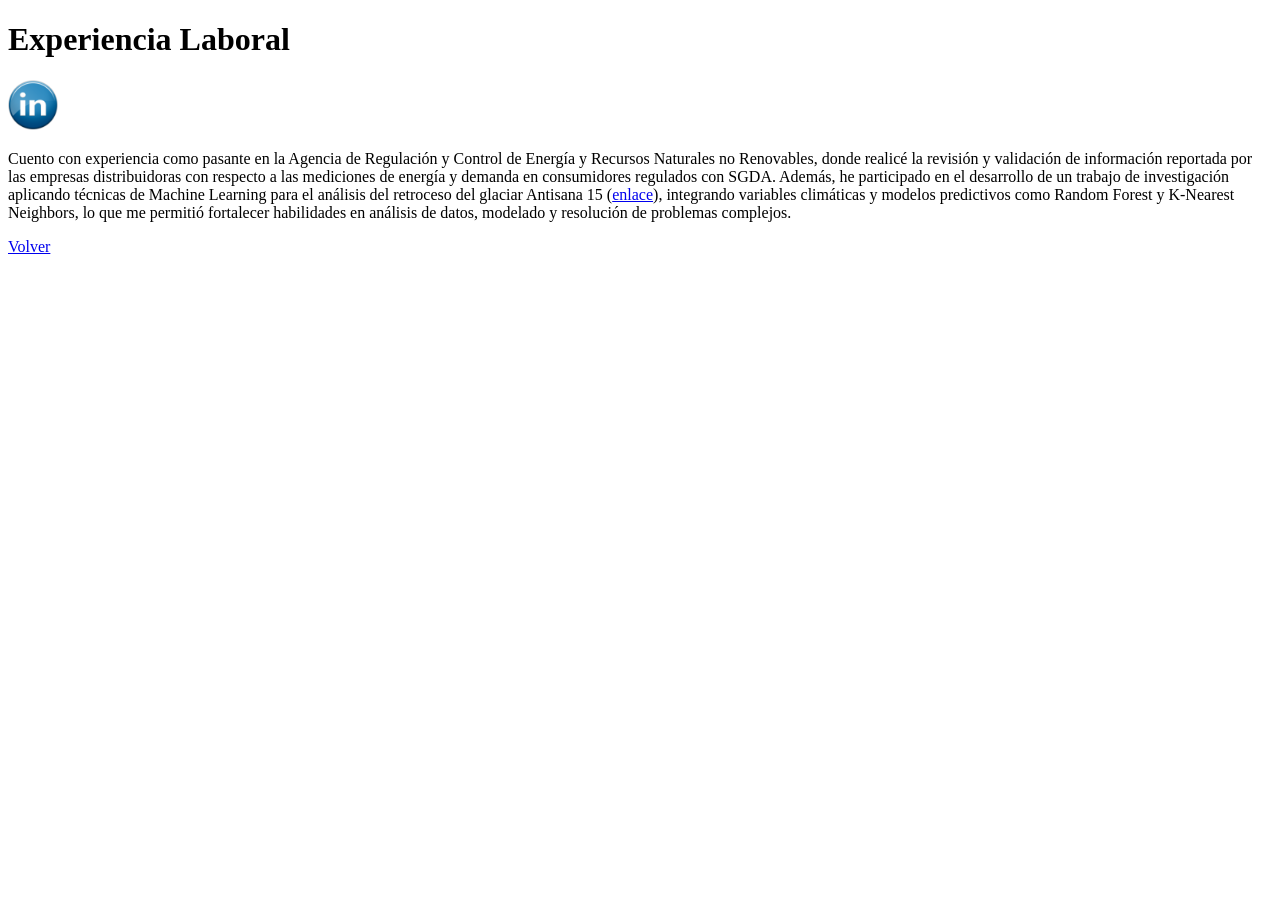
==== 2_experienciaLaboral.html @ d60029cd "Mi sitio web" ====
<!DOCTYPE html>
<html lang="en">
<head>
    <meta charset="UTF-8">
    <meta name="viewport" content="width=device-width, initial-scale=1.0">
    <title>Document</title>
</head>
<body>
    <header>
        <h1>Experiencia Laboral</h1>
    </header>
    <main>
        <section>
            <div style="display: flex; gap: 20px;">
                <a href="https://www.linkedin.com/in/ruth-fernanda-rueda/" target="_blank">
                    <img src="/img/linkedinIcon.png" width="50" alt="Icono de LinkedIn">
                </a>
            </div>
        </section>
        <section>
            <p>
                Cuento con experiencia como pasante en la Agencia de Regulación y 
                Control de Energía y Recursos Naturales no Renovables, donde realicé la 
                revisión y validación de información reportada por las empresas distribuidoras con respecto a 
                las mediciones de energía y demanda en consumidores regulados con SGDA. 
                Además, he participado en el desarrollo de un trabajo de investigación aplicando técnicas de Machine Learning 
                para el análisis del retroceso del glaciar Antisana 15 (<a href="https://doi.org/10.13140/RG.2.2.10598.74561" target="_blank">enlace</a>), integrando variables climáticas y modelos predictivos 
                como Random Forest y K-Nearest Neighbors, lo que me permitió fortalecer habilidades en análisis de datos, 
                modelado y resolución de problemas complejos.<br>
            </p>
        </section>
        <nav>
            <a href="1_quienSoy.html">Volver</a><br>
        </nav>
    </main>
</body>
</html>
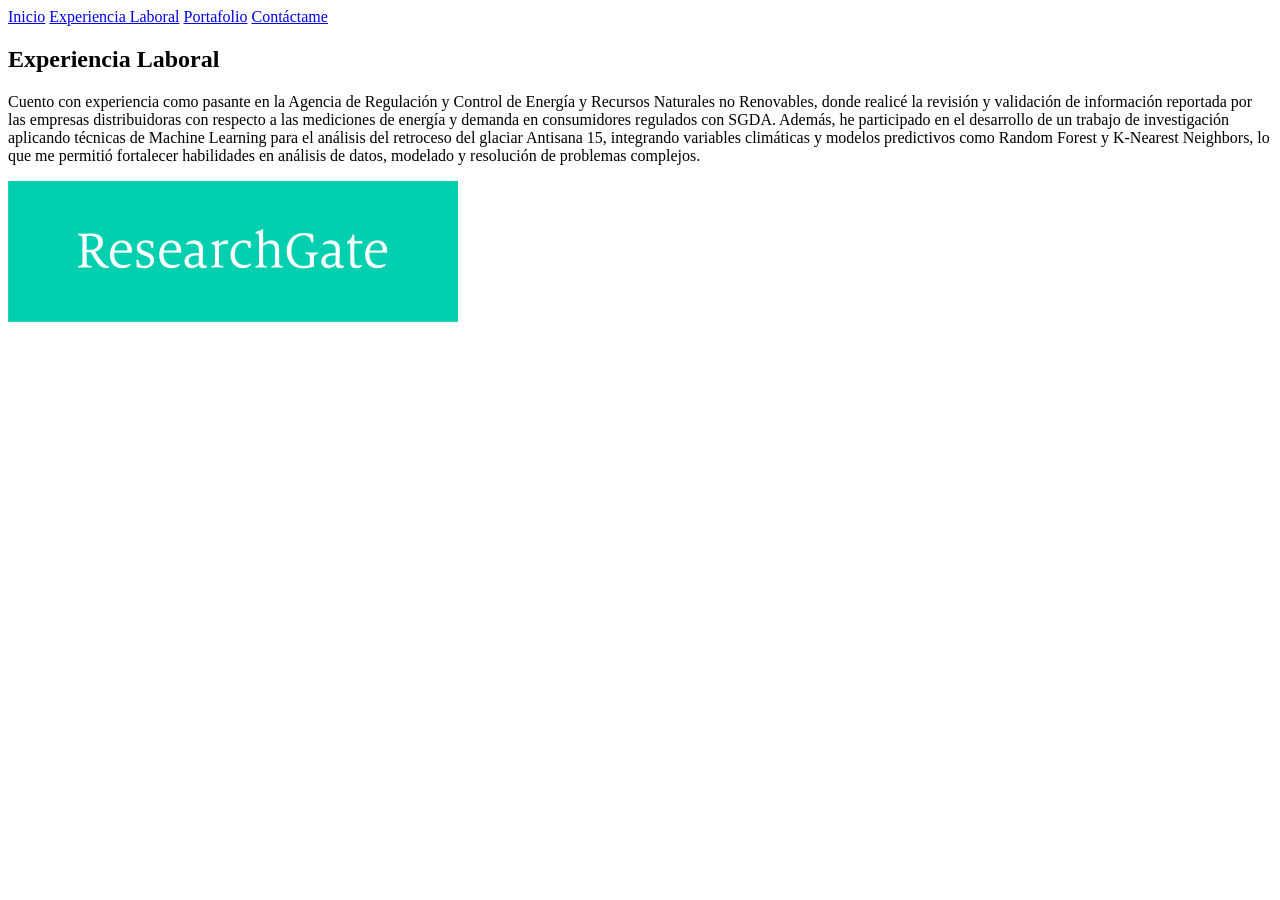
==== commit fe3b949a: "Actualiza contenido e imagenes del sitio" ====
--- a/2_experienciaLaboral.html
+++ b/2_experienciaLaboral.html
@@ -3,35 +3,38 @@
 <head>
     <meta charset="UTF-8">
     <meta name="viewport" content="width=device-width, initial-scale=1.0">
-    <title>Document</title>
+    <title>Experiencia Laboral</title>
+    <link rel="stylesheet" href="estilos.css">
 </head>
 <body>
     <header>
-        <h1>Experiencia Laboral</h1>
+        <nav>
+            <a href="index.html">Inicio</a>
+            <a href="2_experienciaLaboral.html">Experiencia Laboral</a>
+            <a href="3_portafolio.html">Portafolio</a>
+            <a href="4_contactame.html">Contáctame</a>
+        </nav>
     </header>
+    
     <main>
         <section>
-            <div style="display: flex; gap: 20px;">
-                <a href="https://www.linkedin.com/in/ruth-fernanda-rueda/" target="_blank">
-                    <img src="/img/linkedinIcon.png" width="50" alt="Icono de LinkedIn">
-                </a>
-            </div>
-        </section>
-        <section>
+            <h2>Experiencia Laboral</h2>
             <p>
                 Cuento con experiencia como pasante en la Agencia de Regulación y 
                 Control de Energía y Recursos Naturales no Renovables, donde realicé la 
                 revisión y validación de información reportada por las empresas distribuidoras con respecto a 
                 las mediciones de energía y demanda en consumidores regulados con SGDA. 
                 Además, he participado en el desarrollo de un trabajo de investigación aplicando técnicas de Machine Learning 
-                para el análisis del retroceso del glaciar Antisana 15 (<a href="https://doi.org/10.13140/RG.2.2.10598.74561" target="_blank">enlace</a>), integrando variables climáticas y modelos predictivos 
+                para el análisis del retroceso del glaciar Antisana 15, integrando variables climáticas y modelos predictivos 
                 como Random Forest y K-Nearest Neighbors, lo que me permitió fortalecer habilidades en análisis de datos, 
                 modelado y resolución de problemas complejos.<br>
             </p>
         </section>
-        <nav>
-            <a href="1_quienSoy.html">Volver</a><br>
-        </nav>
+        <section class="researchGate">
+            <a href="https://doi.org/10.13140/RG.2.2.10598.74561" target="_blank">
+                <img src="img/researchGateIcon.png" alt="Icono de ResearchGate">
+            </a>
+        </section>
     </main>
 </body>
 </html>
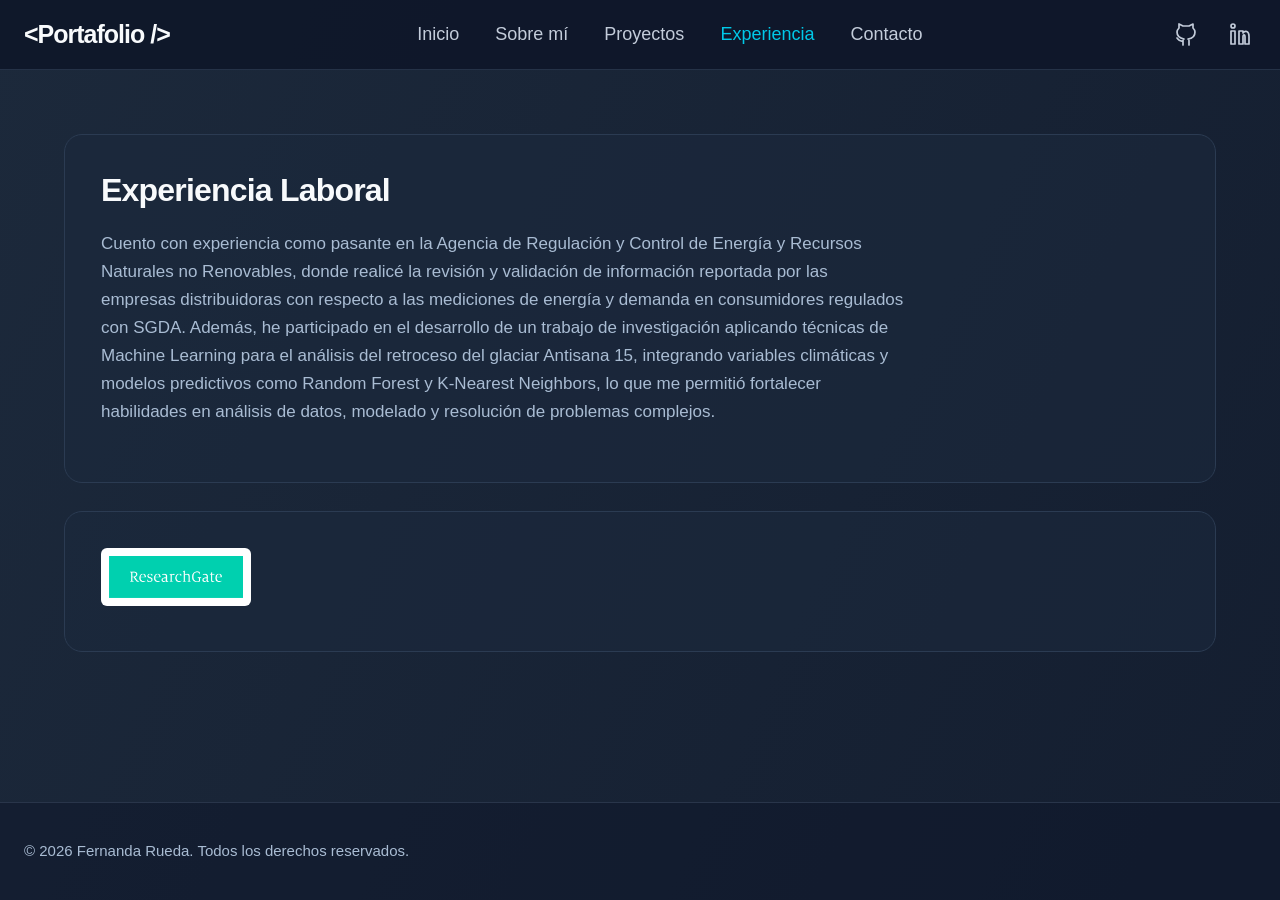
==== commit 0249e1c2: "Actualización de mi web personal" ====
--- a/2_experienciaLaboral.html
+++ b/2_experienciaLaboral.html
@@ -1,5 +1,5 @@
 <!DOCTYPE html>
-<html lang="en">
+<html lang="es">
 <head>
     <meta charset="UTF-8">
     <meta name="viewport" content="width=device-width, initial-scale=1.0">
@@ -7,34 +7,28 @@
     <link rel="stylesheet" href="estilos.css">
 </head>
 <body>
-    <header>
-        <nav>
-            <a href="index.html">Inicio</a>
-            <a href="2_experienciaLaboral.html">Experiencia Laboral</a>
-            <a href="3_portafolio.html">Portafolio</a>
-            <a href="4_contactame.html">Contáctame</a>
-        </nav>
-    </header>
-    
-    <main>
+    <header><div class="header-inner"><a class="marca" href="index.html">&lt;Portafolio /&gt;</a><nav aria-label="Navegación principal"><a href="index.html">Inicio</a><a href="index.html#sobre-mi">Sobre mí</a><a href="3_portafolio.html">Proyectos</a><a href="2_experienciaLaboral.html" aria-current="page">Experiencia</a><a href="4_contactame.html">Contacto</a></nav><div class="header-social"><a href="https://github.com/fernygeek" target="_blank" rel="noopener noreferrer" aria-label="GitHub de Fernanda"><svg viewBox="0 0 24 24" fill="none" stroke="currentColor" stroke-width="1.7" stroke-linecap="round" stroke-linejoin="round" aria-hidden="true"><path d="M9 22v-4c-4 1-5-2-6-3m12 7v-4c0-1-.3-2-1-2 5-.5 7-3 7-7 0-2-1-3-2-4V1l-4 2H9L5 1v4C4 6 3 7 3 9c0 4 2 6 7 7-1 0-1 1-1 2"/></svg></a><a href="https://www.linkedin.com/in/ruth-fernanda-rueda" target="_blank" rel="noopener noreferrer" aria-label="LinkedIn de Fernanda"><svg viewBox="0 0 24 24" fill="none" stroke="currentColor" stroke-width="1.7" stroke-linecap="round" stroke-linejoin="round" aria-hidden="true"><rect x="3" y="8" width="4" height="13"/><circle cx="5" cy="3" r="2"/><path d="M11 21V8h4v2c2-3 6-2 6 3v8h-4v-7c0-3-2-3-2 0v7z"/></svg></a></div></div></header>
+
+    <main class="pagina-interior">
         <section>
             <h2>Experiencia Laboral</h2>
             <p>
-                Cuento con experiencia como pasante en la Agencia de Regulación y 
-                Control de Energía y Recursos Naturales no Renovables, donde realicé la 
-                revisión y validación de información reportada por las empresas distribuidoras con respecto a 
-                las mediciones de energía y demanda en consumidores regulados con SGDA. 
-                Además, he participado en el desarrollo de un trabajo de investigación aplicando técnicas de Machine Learning 
-                para el análisis del retroceso del glaciar Antisana 15, integrando variables climáticas y modelos predictivos 
-                como Random Forest y K-Nearest Neighbors, lo que me permitió fortalecer habilidades en análisis de datos, 
+                Cuento con experiencia como pasante en la Agencia de Regulación y
+                Control de Energía y Recursos Naturales no Renovables, donde realicé la
+                revisión y validación de información reportada por las empresas distribuidoras con respecto a
+                las mediciones de energía y demanda en consumidores regulados con SGDA.
+                Además, he participado en el desarrollo de un trabajo de investigación aplicando técnicas de Machine Learning
+                para el análisis del retroceso del glaciar Antisana 15, integrando variables climáticas y modelos predictivos
+                como Random Forest y K-Nearest Neighbors, lo que me permitió fortalecer habilidades en análisis de datos,
                 modelado y resolución de problemas complejos.<br>
             </p>
         </section>
         <section class="researchGate">
-            <a href="https://doi.org/10.13140/RG.2.2.10598.74561" target="_blank">
+            <a href="https://doi.org/10.13140/RG.2.2.10598.74561" target="_blank" rel="noopener noreferrer" aria-label="Leer la investigación en ResearchGate">
                 <img src="img/researchGateIcon.png" alt="Icono de ResearchGate">
             </a>
         </section>
     </main>
+<footer><div>© 2026 Fernanda Rueda. Todos los derechos reservados.</div></footer>
 </body>
 </html>
--- a/estilos.css
+++ b/estilos.css
@@ -0,0 +1,108 @@
+﻿:root{color-scheme:dark;--cyan:#00c9e8;--border:#2b3b52;--muted:#a9bcd3}*{margin:0;padding:0;box-sizing:border-box}html{scroll-behavior:smooth;scroll-padding-top:100px}body{font-family:"Segoe UI",Arial,sans-serif;background:linear-gradient(115deg,#1c293b,#141e30);color:#f8fafc;font-size:17px;line-height:1.65;min-height:100vh;display:flex;flex-direction:column}main{flex:1}a{color:inherit;text-decoration:none}svg{width:24px;height:24px;flex-shrink:0}img{max-width:100%;height:auto}a,button{transition:color .2s,border-color .2s,transform .2s}a:focus-visible,button:focus-visible,input:focus-visible,textarea:focus-visible{outline:3px solid var(--cyan);outline-offset:5px}header{position:sticky;top:0;z-index:10;background:#0f172af5;border-bottom:1px solid #253247}.header-inner{max-width:1560px;padding:14px 24px;margin:auto;display:flex;align-items:center;justify-content:space-between;gap:32px;min-height:68px}.marca{font-size:25px;font-weight:750;letter-spacing:-1px;white-space:nowrap}nav{display:flex;gap:36px;align-items:center}nav a{color:#c3ccda;font-size:18px;white-space:nowrap}nav a:hover,nav a[aria-current="page"],.header-social a:hover{color:var(--cyan)}.header-social{display:flex;gap:22px;color:#c3ccda}.header-social a{display:flex;padding:4px}
+.hero{text-align:center;background-image:url("data:image/svg+xml,%3Csvg xmlns='http://www.w3.org/2000/svg' width='38' height='38'%3E%3Cpath d='M15 21h12m-6-6v12' stroke='%2300c9e8' stroke-opacity='.12' stroke-width='2.5'/%3E%3C/svg%3E"),radial-gradient(ellipse at 65% 25%,#20324788,transparent 75%)}.hero-inner{max-width:1350px;margin:auto;padding:96px 24px 54px}.retrato{display:block;width:200px;height:200px;object-fit:cover;object-position:center 30%;border:5px solid #08718a;border-radius:50%;margin:0 auto 38px}.saludo{color:var(--cyan);font-size:22px;margin-bottom:12px}h1,h2{line-height:1.2;letter-spacing:-.025em}.hero h1{font-size:clamp(36px,4vw,70px);font-weight:750;margin:0 auto 20px}.hero-descripcion{color:#c5d0e0;font-size:clamp(18px,2vw,28px)}.tecnologias{display:flex;flex-wrap:wrap;justify-content:center;gap:14px;list-style:none;margin:44px 0 64px}.tecnologias li{border:1px solid #116580;border-radius:999px;color:var(--cyan);padding:8px 22px;font-size:16px}.hero-acciones{display:flex;flex-wrap:wrap;justify-content:center;gap:20px}.boton{display:inline-flex;align-items:center;justify-content:center;gap:16px;min-height:60px;border:1px solid var(--border);border-radius:13px;padding:13px 34px;font-size:19px}.primario{background:var(--cyan);color:#061623;border-color:var(--cyan)}.primario span{font-size:28px;line-height:1}.secundario{background:#1c293c}.boton:hover{transform:translateY(-3px);border-color:var(--cyan)}
+.tarjetas{max-width:1560px;margin:auto;padding:110px 24px 94px;display:grid;grid-template-columns:repeat(3,minmax(0,1fr));gap:38px}.tarjeta{border:1px solid var(--border);border-radius:18px;padding:38px;background:#1c293c80}.tarjeta:hover{transform:translateY(-4px);border-color:#087c94}.tarjeta-icono{display:inline-flex;padding:16px;background:#00c9e81a;color:var(--cyan);border-radius:13px;margin-bottom:24px}.tarjeta-icono svg{width:28px;height:28px}.tarjeta h2{font-size:25px;margin-bottom:12px}.tarjeta p{color:var(--muted);font-size:19px}.sobre-mi{max-width:1120px;margin:0 auto 100px;padding:36px 24px;scroll-margin-top:90px}.etiqueta{color:var(--cyan);font-size:13px;letter-spacing:.15em;margin-bottom:16px}.sobre-mi h2{font-size:clamp(28px,3vw,40px);margin-bottom:24px}.sobre-mi>p:not(.etiqueta){color:var(--muted);max-width:85ch}.enlace-texto{display:inline-block;color:var(--cyan);margin-top:22px}.enlace-texto:hover{text-decoration:underline}footer{border-top:1px solid #29354a;background:#0f172a80;color:var(--muted);font-size:15px}footer div{max-width:1560px;margin:auto;padding:36px 24px}
+.pagina-interior{width:min(1200px,100%);padding:64px 24px 80px;margin:auto}.pagina-interior>section{background:#1c293c99;border:1px solid var(--border);padding:36px;border-radius:18px;margin-bottom:28px;scroll-margin-top:100px}.pagina-interior h1{font-size:clamp(32px,4vw,48px);margin-bottom:20px}.pagina-interior h2{font-size:clamp(24px,3vw,32px);margin-bottom:20px}.pagina-interior p{color:var(--muted);max-width:85ch;margin-bottom:20px}.pagina-interior section>img{display:inline-block;vertical-align:top;max-width:100%;border-radius:10px;margin:12px 12px 0 0;border:1px solid var(--border)}.researchGate img{width:150px;background:#fff;border-radius:6px;padding:8px}.proyectos-nav{display:grid;grid-template-columns:repeat(3,minmax(0,1fr));gap:14px;margin-top:28px}.proyecto-enlace{display:grid;grid-template-columns:auto 1fr auto;align-items:center;gap:12px;min-height:94px;background:#142236;border:1px solid var(--border);border-radius:12px;padding:18px}.proyecto-enlace:hover{border-color:var(--cyan);transform:translateY(-2px)}.proyecto-numero,.proyecto-flecha{color:var(--cyan)}.proyecto-numero{font-size:14px}.proyecto-nombre{font-size:16px;line-height:1.45}.proyecto-flecha{font-size:24px}
+form{max-width:650px}form label{display:block;margin:18px 0 7px;font-weight:600}form input,form textarea{font:inherit;display:block;width:100%;background:#111e30;border:1px solid #52647c;border-radius:9px;color:#f8fafc;padding:12px 14px}form textarea{resize:vertical}input::placeholder,textarea::placeholder{color:#9aabc2}.acciones-formulario{display:flex;gap:14px;flex-wrap:wrap;margin-top:26px}.btn-enviar,.btn-secundario{font:inherit;padding:12px 24px;border:1px solid var(--cyan);border-radius:10px;cursor:pointer;font-weight:600}.btn-enviar{background:var(--cyan);color:#061623}.btn-secundario{background:transparent;color:var(--cyan)}.btn-enviar:hover{background:#66e6f6}.btn-secundario:hover{background:#00c9e81a}.estado-formulario{min-height:28px;margin-top:18px}.estado-formulario.error{color:#ffb4ba}.estado-formulario.exito{color:#7de3b1}
+@media(max-width:1050px){.header-inner{gap:20px;flex-wrap:wrap}.marca{font-size:22px}nav{gap:20px;order:3;width:100%;justify-content:center;padding-bottom:4px}nav a{font-size:16px}.hero-inner{padding-top:64px}.tarjetas{gap:20px;padding-top:70px}.tarjeta{padding:26px}.proyectos-nav{grid-template-columns:repeat(2,minmax(0,1fr))}}
+@media(max-width:650px){html{scroll-padding-top:145px}.header-inner{padding:12px 18px;gap:12px}nav{gap:9px 18px;flex-wrap:wrap}nav a{font-size:14px}.marca{font-size:21px}.header-social{gap:14px}.hero-inner{padding:48px 20px}.retrato{width:152px;height:152px;margin-bottom:28px}.saludo{font-size:18px}.hero h1{font-size:36px}.tecnologias{gap:9px;margin:30px 0 38px}.tecnologias li{padding:6px 15px;font-size:14px}.hero-acciones{gap:12px}.boton{font-size:16px;padding:12px 22px;min-height:52px}.tarjetas{grid-template-columns:1fr;padding:48px 20px;gap:18px}.tarjeta{padding:26px}.tarjeta-icono{margin-bottom:18px}.tarjeta p{font-size:17px}.sobre-mi{padding:20px;margin-bottom:48px}.pagina-interior{padding:32px 16px 40px}.pagina-interior>section{padding:24px 20px;scroll-margin-top:145px}.proyectos-nav{grid-template-columns:1fr}footer div{padding:26px 20px}.pagina-interior section>img{margin-right:0}}
+@media(prefers-reduced-motion:reduce){html{scroll-behavior:auto}*{transition:none!important}}
+
+/* Galeria de proyectos */
+.pagina-proyectos {
+    width: min(1440px, 100%);
+    margin: 0 auto;
+    padding: 28px 24px 88px;
+}
+.proyectos-intro {
+    text-align: center;
+    margin: 0 auto 80px;
+    max-width: 980px;
+}
+.proyectos-intro h1 {
+    font-size: clamp(36px, 4.4vw, 60px);
+    font-weight: 700;
+}
+.proyectos-intro h1::after {
+    content: "";
+    display: block;
+    width: 100px;
+    height: 5px;
+    margin: 18px auto 22px;
+    background: var(--cyan);
+}
+.proyectos-intro p {
+    color: #c5d0e0;
+    font-size: clamp(18px, 1.85vw, 25px);
+    line-height: 1.4;
+}
+.proyectos-grid {
+    display: grid;
+    grid-template-columns: repeat(3, minmax(0, 1fr));
+    gap: 40px;
+    align-items: start;
+}
+.proyecto-card {
+    min-width: 0;
+    overflow: hidden;
+    background: #1c293c;
+    border: 1px solid var(--border);
+    border-radius: 18px;
+    scroll-margin-top: 140px;
+}
+.proyecto-portada {
+    display: block;
+    width: 100%;
+    aspect-ratio: 16 / 9;
+    object-fit: contain;
+    background: #0c1423;
+    border-bottom: 1px solid var(--border);
+}
+.proyecto-cuerpo {
+    padding: 30px;
+}
+.proyecto-cuerpo h2 {
+    font-size: 25px;
+    line-height: 1.3;
+    margin-bottom: 16px;
+}
+.proyecto-resumen {
+    color: var(--muted);
+    line-height: 1.5;
+    display: -webkit-box;
+    -webkit-box-orient: vertical;
+    -webkit-line-clamp: 3;
+    overflow: hidden;
+}
+.proyecto-detalles {
+    margin-top: 22px;
+    color: var(--muted);
+}
+.proyecto-detalles summary {
+    color: var(--cyan);
+    cursor: pointer;
+    width: fit-content;
+    font-weight: 600;
+}
+.proyecto-detalles summary:focus-visible {
+    outline: 3px solid var(--cyan);
+    outline-offset: 5px;
+}
+.proyecto-detalles[open] summary { margin-bottom: 16px; }
+.proyecto-detalles p { line-height: 1.65; }
+.proyecto-detalles img {
+    display: block;
+    width: 100%;
+    margin-top: 18px;
+    border-radius: 8px;
+}
+@media (max-width: 1000px) {
+    .proyectos-grid { grid-template-columns: repeat(2, minmax(0, 1fr)); gap: 24px; }
+    .proyectos-intro { margin-bottom: 48px; }
+    .proyecto-cuerpo { padding: 24px; }
+}
+@media (max-width: 650px) {
+    .pagina-proyectos { padding: 32px 18px 48px; }
+    .proyectos-grid { grid-template-columns: 1fr; }
+    .proyectos-intro { margin-bottom: 36px; }
+    .proyecto-cuerpo h2 { font-size: 23px; }
+}
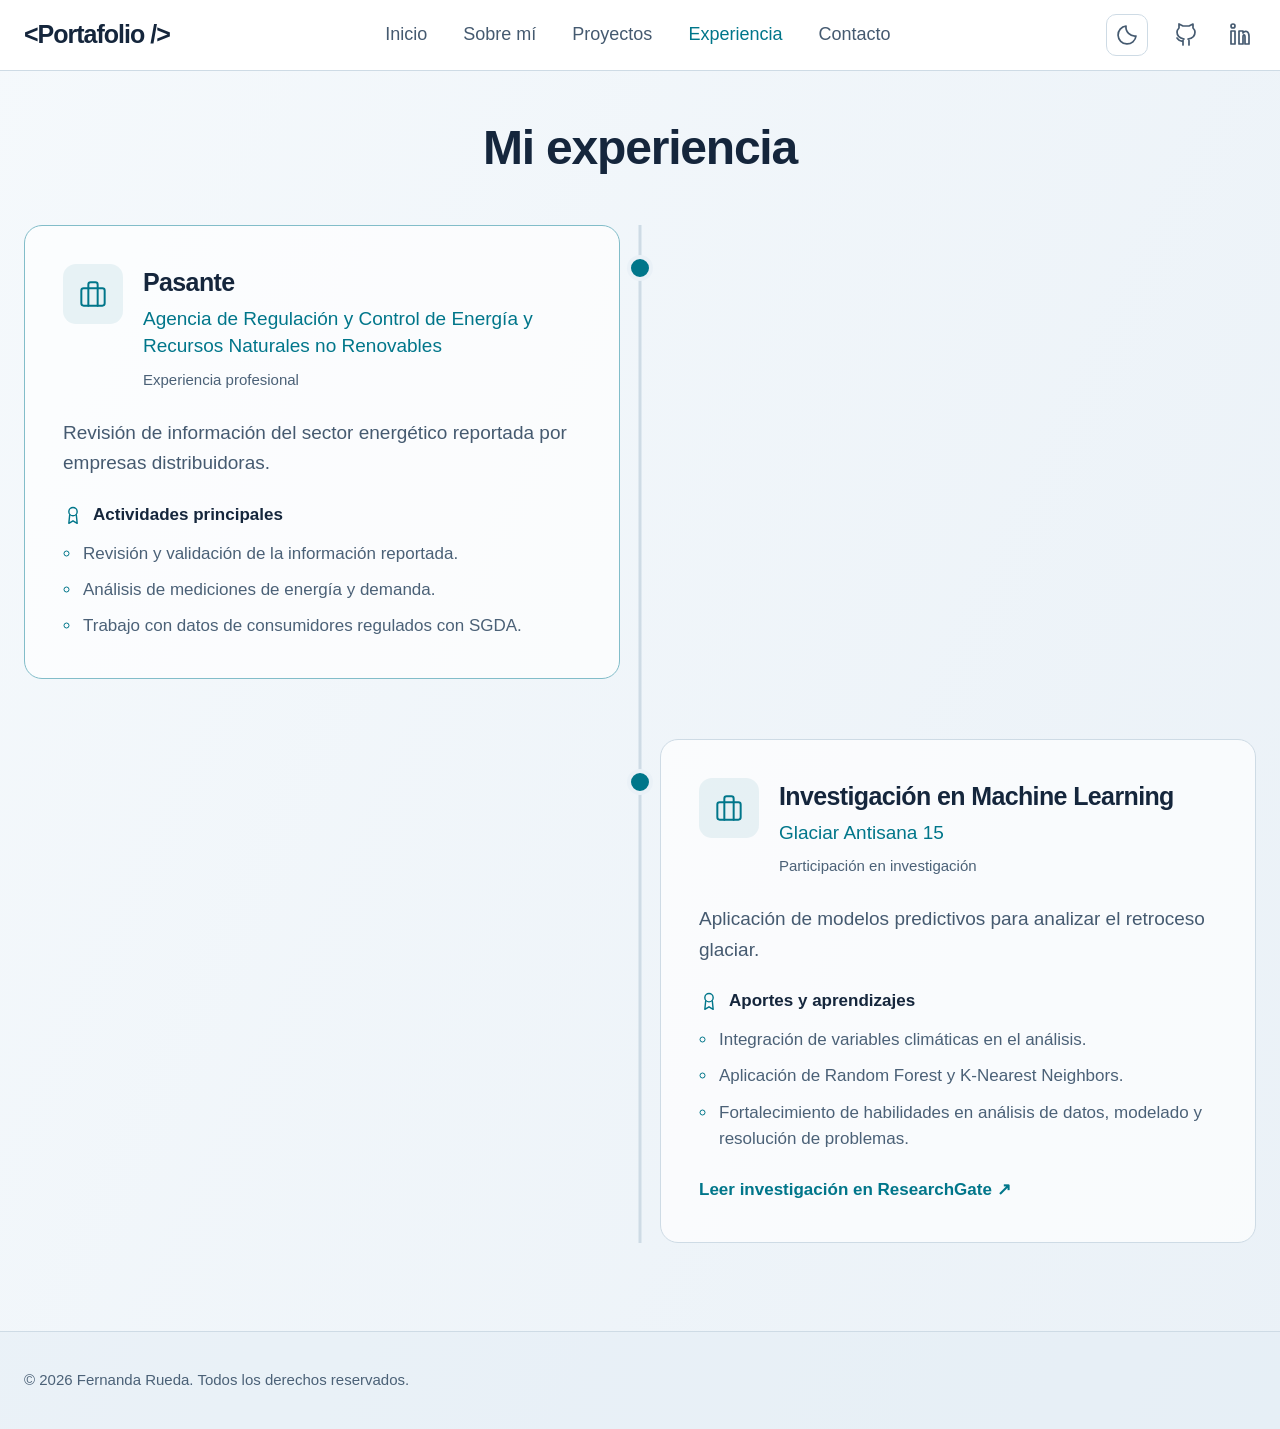
==== commit 62f4b364: "Actualizar diseno de mi web personal" ====
--- a/2_experienciaLaboral.html
+++ b/2_experienciaLaboral.html
@@ -4,30 +4,55 @@
     <meta charset="UTF-8">
     <meta name="viewport" content="width=device-width, initial-scale=1.0">
     <title>Experiencia Laboral</title>
+    <script src="tema.js"></script>
     <link rel="stylesheet" href="estilos.css">
 </head>
 <body>
-    <header><div class="header-inner"><a class="marca" href="index.html">&lt;Portafolio /&gt;</a><nav aria-label="Navegación principal"><a href="index.html">Inicio</a><a href="index.html#sobre-mi">Sobre mí</a><a href="3_portafolio.html">Proyectos</a><a href="2_experienciaLaboral.html" aria-current="page">Experiencia</a><a href="4_contactame.html">Contacto</a></nav><div class="header-social"><a href="https://github.com/fernygeek" target="_blank" rel="noopener noreferrer" aria-label="GitHub de Fernanda"><svg viewBox="0 0 24 24" fill="none" stroke="currentColor" stroke-width="1.7" stroke-linecap="round" stroke-linejoin="round" aria-hidden="true"><path d="M9 22v-4c-4 1-5-2-6-3m12 7v-4c0-1-.3-2-1-2 5-.5 7-3 7-7 0-2-1-3-2-4V1l-4 2H9L5 1v4C4 6 3 7 3 9c0 4 2 6 7 7-1 0-1 1-1 2"/></svg></a><a href="https://www.linkedin.com/in/ruth-fernanda-rueda" target="_blank" rel="noopener noreferrer" aria-label="LinkedIn de Fernanda"><svg viewBox="0 0 24 24" fill="none" stroke="currentColor" stroke-width="1.7" stroke-linecap="round" stroke-linejoin="round" aria-hidden="true"><rect x="3" y="8" width="4" height="13"/><circle cx="5" cy="3" r="2"/><path d="M11 21V8h4v2c2-3 6-2 6 3v8h-4v-7c0-3-2-3-2 0v7z"/></svg></a></div></div></header>
+    <header><div class="header-inner"><a class="marca" href="index.html">&lt;Portafolio /&gt;</a><nav aria-label="Navegación principal"><a href="index.html">Inicio</a><a href="index.html#sobre-mi">Sobre mí</a><a href="3_portafolio.html">Proyectos</a><a href="2_experienciaLaboral.html" aria-current="page">Experiencia</a><a href="4_contactame.html">Contacto</a></nav><div class="header-social"><button class="tema-toggle" type="button" aria-label="Cambiar tema" aria-pressed="false" hidden><svg class="icono-sol" viewBox="0 0 24 24" fill="none" stroke="currentColor" stroke-width="1.7" stroke-linecap="round" aria-hidden="true"><circle cx="12" cy="12" r="4"/><path d="M12 2v2m0 16v2M2 12h2m16 0h2M5 5l1.5 1.5m11 11L19 19M5 19l1.5-1.5m11-11L19 5"/></svg><svg class="icono-luna" viewBox="0 0 24 24" fill="none" stroke="currentColor" stroke-width="1.7" stroke-linejoin="round" aria-hidden="true"><path d="M21 13A9 9 0 0 1 11 3a9 9 0 1 0 10 10Z"/></svg></button><a href="https://github.com/fernygeek" target="_blank" rel="noopener noreferrer" aria-label="GitHub de Fernanda"><svg viewBox="0 0 24 24" fill="none" stroke="currentColor" stroke-width="1.7" stroke-linecap="round" stroke-linejoin="round" aria-hidden="true"><path d="M9 22v-4c-4 1-5-2-6-3m12 7v-4c0-1-.3-2-1-2 5-.5 7-3 7-7 0-2-1-3-2-4V1l-4 2H9L5 1v4C4 6 3 7 3 9c0 4 2 6 7 7-1 0-1 1-1 2"/></svg></a><a href="https://www.linkedin.com/in/ruth-fernanda-rueda" target="_blank" rel="noopener noreferrer" aria-label="LinkedIn de Fernanda"><svg viewBox="0 0 24 24" fill="none" stroke="currentColor" stroke-width="1.7" stroke-linecap="round" stroke-linejoin="round" aria-hidden="true"><rect x="3" y="8" width="4" height="13"/><circle cx="5" cy="3" r="2"/><path d="M11 21V8h4v2c2-3 6-2 6 3v8h-4v-7c0-3-2-3-2 0v7z"/></svg></a></div></div></header>
 
-    <main class="pagina-interior">
-        <section>
-            <h2>Experiencia Laboral</h2>
-            <p>
-                Cuento con experiencia como pasante en la Agencia de Regulación y
-                Control de Energía y Recursos Naturales no Renovables, donde realicé la
-                revisión y validación de información reportada por las empresas distribuidoras con respecto a
-                las mediciones de energía y demanda en consumidores regulados con SGDA.
-                Además, he participado en el desarrollo de un trabajo de investigación aplicando técnicas de Machine Learning
-                para el análisis del retroceso del glaciar Antisana 15, integrando variables climáticas y modelos predictivos
-                como Random Forest y K-Nearest Neighbors, lo que me permitió fortalecer habilidades en análisis de datos,
-                modelado y resolución de problemas complejos.<br>
-            </p>
-        </section>
-        <section class="researchGate">
-            <a href="https://doi.org/10.13140/RG.2.2.10598.74561" target="_blank" rel="noopener noreferrer" aria-label="Leer la investigación en ResearchGate">
-                <img src="img/researchGateIcon.png" alt="Icono de ResearchGate">
-            </a>
-        </section>
+    <main class="pagina-experiencia" aria-labelledby="experiencia-titulo">
+        <h1 id="experiencia-titulo" class="experiencia-titulo">Mi experiencia</h1>
+        <ol class="experiencia-linea" aria-label="Experiencia profesional y de investigación">
+            <li class="experiencia-item">
+                <article class="experiencia-card experiencia-destacada" aria-labelledby="pasantia-titulo">
+                    <div class="experiencia-encabezado">
+                        <span class="experiencia-icono"><svg viewBox="0 0 24 24" fill="none" stroke="currentColor" stroke-width="1.7" stroke-linecap="round" stroke-linejoin="round" aria-hidden="true"><rect x="2" y="7" width="20" height="15" rx="2"/><path d="M8 22V4a2 2 0 0 1 2-2h4a2 2 0 0 1 2 2v18"/></svg></span>
+                        <div>
+                            <h2 id="pasantia-titulo">Pasante</h2>
+                            <p class="experiencia-entidad">Agencia de Regulación y Control de Energía y Recursos Naturales no Renovables</p>
+                            <span class="experiencia-tipo">Experiencia profesional</span>
+                        </div>
+                    </div>
+                    <p class="experiencia-resumen">Revisión de información del sector energético reportada por empresas distribuidoras.</p>
+                    <h3 class="experiencia-subtitulo"><svg viewBox="0 0 24 24" fill="none" stroke="currentColor" stroke-width="1.7" stroke-linecap="round" stroke-linejoin="round" aria-hidden="true"><circle cx="12" cy="8" r="5"/><path d="m8 12-1 10 5-3 5 3-1-10"/></svg>Actividades principales</h3>
+                    <ul class="experiencia-puntos">
+                        <li>Revisión y validación de la información reportada.</li>
+                        <li>Análisis de mediciones de energía y demanda.</li>
+                        <li>Trabajo con datos de consumidores regulados con SGDA.</li>
+                    </ul>
+                </article>
+            </li>
+            <li class="experiencia-item">
+                <article class="experiencia-card" aria-labelledby="investigacion-titulo">
+                    <div class="experiencia-encabezado">
+                        <span class="experiencia-icono"><svg viewBox="0 0 24 24" fill="none" stroke="currentColor" stroke-width="1.7" stroke-linecap="round" stroke-linejoin="round" aria-hidden="true"><rect x="2" y="7" width="20" height="15" rx="2"/><path d="M8 22V4a2 2 0 0 1 2-2h4a2 2 0 0 1 2 2v18"/></svg></span>
+                        <div>
+                            <h2 id="investigacion-titulo">Investigación en Machine Learning</h2>
+                            <p class="experiencia-entidad">Glaciar Antisana 15</p>
+                            <span class="experiencia-tipo">Participación en investigación</span>
+                        </div>
+                    </div>
+                    <p class="experiencia-resumen">Aplicación de modelos predictivos para analizar el retroceso glaciar.</p>
+                    <h3 class="experiencia-subtitulo"><svg viewBox="0 0 24 24" fill="none" stroke="currentColor" stroke-width="1.7" stroke-linecap="round" stroke-linejoin="round" aria-hidden="true"><circle cx="12" cy="8" r="5"/><path d="m8 12-1 10 5-3 5 3-1-10"/></svg>Aportes y aprendizajes</h3>
+                    <ul class="experiencia-puntos">
+                        <li>Integración de variables climáticas en el análisis.</li>
+                        <li>Aplicación de Random Forest y K-Nearest Neighbors.</li>
+                        <li>Fortalecimiento de habilidades en análisis de datos, modelado y resolución de problemas.</li>
+                    </ul>
+                    <a class="experiencia-publicacion" href="https://doi.org/10.13140/RG.2.2.10598.74561" target="_blank" rel="noopener noreferrer">Leer investigación en ResearchGate <span aria-hidden="true">↗</span></a>
+                </article>
+            </li>
+        </ol>
     </main>
 <footer><div>© 2026 Fernanda Rueda. Todos los derechos reservados.</div></footer>
 </body>
--- a/estilos.css
+++ b/estilos.css
@@ -1,8 +1,8 @@
-﻿:root{color-scheme:dark;--cyan:#00c9e8;--border:#2b3b52;--muted:#a9bcd3}*{margin:0;padding:0;box-sizing:border-box}html{scroll-behavior:smooth;scroll-padding-top:100px}body{font-family:"Segoe UI",Arial,sans-serif;background:linear-gradient(115deg,#1c293b,#141e30);color:#f8fafc;font-size:17px;line-height:1.65;min-height:100vh;display:flex;flex-direction:column}main{flex:1}a{color:inherit;text-decoration:none}svg{width:24px;height:24px;flex-shrink:0}img{max-width:100%;height:auto}a,button{transition:color .2s,border-color .2s,transform .2s}a:focus-visible,button:focus-visible,input:focus-visible,textarea:focus-visible{outline:3px solid var(--cyan);outline-offset:5px}header{position:sticky;top:0;z-index:10;background:#0f172af5;border-bottom:1px solid #253247}.header-inner{max-width:1560px;padding:14px 24px;margin:auto;display:flex;align-items:center;justify-content:space-between;gap:32px;min-height:68px}.marca{font-size:25px;font-weight:750;letter-spacing:-1px;white-space:nowrap}nav{display:flex;gap:36px;align-items:center}nav a{color:#c3ccda;font-size:18px;white-space:nowrap}nav a:hover,nav a[aria-current="page"],.header-social a:hover{color:var(--cyan)}.header-social{display:flex;gap:22px;color:#c3ccda}.header-social a{display:flex;padding:4px}
-.hero{text-align:center;background-image:url("data:image/svg+xml,%3Csvg xmlns='http://www.w3.org/2000/svg' width='38' height='38'%3E%3Cpath d='M15 21h12m-6-6v12' stroke='%2300c9e8' stroke-opacity='.12' stroke-width='2.5'/%3E%3C/svg%3E"),radial-gradient(ellipse at 65% 25%,#20324788,transparent 75%)}.hero-inner{max-width:1350px;margin:auto;padding:96px 24px 54px}.retrato{display:block;width:200px;height:200px;object-fit:cover;object-position:center 30%;border:5px solid #08718a;border-radius:50%;margin:0 auto 38px}.saludo{color:var(--cyan);font-size:22px;margin-bottom:12px}h1,h2{line-height:1.2;letter-spacing:-.025em}.hero h1{font-size:clamp(36px,4vw,70px);font-weight:750;margin:0 auto 20px}.hero-descripcion{color:#c5d0e0;font-size:clamp(18px,2vw,28px)}.tecnologias{display:flex;flex-wrap:wrap;justify-content:center;gap:14px;list-style:none;margin:44px 0 64px}.tecnologias li{border:1px solid #116580;border-radius:999px;color:var(--cyan);padding:8px 22px;font-size:16px}.hero-acciones{display:flex;flex-wrap:wrap;justify-content:center;gap:20px}.boton{display:inline-flex;align-items:center;justify-content:center;gap:16px;min-height:60px;border:1px solid var(--border);border-radius:13px;padding:13px 34px;font-size:19px}.primario{background:var(--cyan);color:#061623;border-color:var(--cyan)}.primario span{font-size:28px;line-height:1}.secundario{background:#1c293c}.boton:hover{transform:translateY(-3px);border-color:var(--cyan)}
-.tarjetas{max-width:1560px;margin:auto;padding:110px 24px 94px;display:grid;grid-template-columns:repeat(3,minmax(0,1fr));gap:38px}.tarjeta{border:1px solid var(--border);border-radius:18px;padding:38px;background:#1c293c80}.tarjeta:hover{transform:translateY(-4px);border-color:#087c94}.tarjeta-icono{display:inline-flex;padding:16px;background:#00c9e81a;color:var(--cyan);border-radius:13px;margin-bottom:24px}.tarjeta-icono svg{width:28px;height:28px}.tarjeta h2{font-size:25px;margin-bottom:12px}.tarjeta p{color:var(--muted);font-size:19px}.sobre-mi{max-width:1120px;margin:0 auto 100px;padding:36px 24px;scroll-margin-top:90px}.etiqueta{color:var(--cyan);font-size:13px;letter-spacing:.15em;margin-bottom:16px}.sobre-mi h2{font-size:clamp(28px,3vw,40px);margin-bottom:24px}.sobre-mi>p:not(.etiqueta){color:var(--muted);max-width:85ch}.enlace-texto{display:inline-block;color:var(--cyan);margin-top:22px}.enlace-texto:hover{text-decoration:underline}footer{border-top:1px solid #29354a;background:#0f172a80;color:var(--muted);font-size:15px}footer div{max-width:1560px;margin:auto;padding:36px 24px}
-.pagina-interior{width:min(1200px,100%);padding:64px 24px 80px;margin:auto}.pagina-interior>section{background:#1c293c99;border:1px solid var(--border);padding:36px;border-radius:18px;margin-bottom:28px;scroll-margin-top:100px}.pagina-interior h1{font-size:clamp(32px,4vw,48px);margin-bottom:20px}.pagina-interior h2{font-size:clamp(24px,3vw,32px);margin-bottom:20px}.pagina-interior p{color:var(--muted);max-width:85ch;margin-bottom:20px}.pagina-interior section>img{display:inline-block;vertical-align:top;max-width:100%;border-radius:10px;margin:12px 12px 0 0;border:1px solid var(--border)}.researchGate img{width:150px;background:#fff;border-radius:6px;padding:8px}.proyectos-nav{display:grid;grid-template-columns:repeat(3,minmax(0,1fr));gap:14px;margin-top:28px}.proyecto-enlace{display:grid;grid-template-columns:auto 1fr auto;align-items:center;gap:12px;min-height:94px;background:#142236;border:1px solid var(--border);border-radius:12px;padding:18px}.proyecto-enlace:hover{border-color:var(--cyan);transform:translateY(-2px)}.proyecto-numero,.proyecto-flecha{color:var(--cyan)}.proyecto-numero{font-size:14px}.proyecto-nombre{font-size:16px;line-height:1.45}.proyecto-flecha{font-size:24px}
-form{max-width:650px}form label{display:block;margin:18px 0 7px;font-weight:600}form input,form textarea{font:inherit;display:block;width:100%;background:#111e30;border:1px solid #52647c;border-radius:9px;color:#f8fafc;padding:12px 14px}form textarea{resize:vertical}input::placeholder,textarea::placeholder{color:#9aabc2}.acciones-formulario{display:flex;gap:14px;flex-wrap:wrap;margin-top:26px}.btn-enviar,.btn-secundario{font:inherit;padding:12px 24px;border:1px solid var(--cyan);border-radius:10px;cursor:pointer;font-weight:600}.btn-enviar{background:var(--cyan);color:#061623}.btn-secundario{background:transparent;color:var(--cyan)}.btn-enviar:hover{background:#66e6f6}.btn-secundario:hover{background:#00c9e81a}.estado-formulario{min-height:28px;margin-top:18px}.estado-formulario.error{color:#ffb4ba}.estado-formulario.exito{color:#7de3b1}
+﻿:root{color-scheme:dark;--cyan:#00c9e8;--border:#2b3b52;--muted:#a9bcd3}*{margin:0;padding:0;box-sizing:border-box}html{scroll-behavior:smooth;scroll-padding-top:100px}body{font-family:"Segoe UI",Arial,sans-serif;background:linear-gradient(115deg,var(--bg-start),var(--bg-end));color:var(--text);font-size:17px;line-height:1.65;min-height:100vh;display:flex;flex-direction:column}main{flex:1}a{color:inherit;text-decoration:none}svg{width:24px;height:24px;flex-shrink:0}img{max-width:100%;height:auto}a,button{transition:color .2s,border-color .2s,transform .2s}a:focus-visible,button:focus-visible,input:focus-visible,textarea:focus-visible{outline:3px solid var(--cyan);outline-offset:5px}header{position:sticky;top:0;z-index:10;background:var(--header-bg);border-bottom:1px solid var(--border)}.header-inner{max-width:1560px;padding:14px 24px;margin:auto;display:flex;align-items:center;justify-content:space-between;gap:32px;min-height:68px}.marca{font-size:25px;font-weight:750;letter-spacing:-1px;white-space:nowrap}nav{display:flex;gap:36px;align-items:center}nav a{color:var(--nav-text);font-size:18px;white-space:nowrap}nav a:hover,nav a[aria-current="page"],.header-social a:hover{color:var(--cyan)}.header-social{display:flex;gap:22px;color:var(--nav-text)}.header-social a{display:flex;padding:4px}
+.hero{text-align:center;background-image:url("data:image/svg+xml,%3Csvg xmlns='http://www.w3.org/2000/svg' width='38' height='38'%3E%3Cpath d='M15 21h12m-6-6v12' stroke='%2300c9e8' stroke-opacity='.12' stroke-width='2.5'/%3E%3C/svg%3E"),radial-gradient(ellipse at 65% 25%,var(--hero-glow),transparent 75%)}.hero-inner{max-width:1350px;margin:auto;padding:96px 24px 54px}.retrato{display:block;width:200px;height:200px;object-fit:cover;object-position:center 30%;border:5px solid var(--portrait-border);border-radius:50%;margin:0 auto 38px}.saludo{color:var(--cyan);font-size:22px;margin-bottom:12px}h1,h2{line-height:1.2;letter-spacing:-.025em}.hero h1{font-size:clamp(36px,4vw,70px);font-weight:750;margin:0 auto 20px}.hero-descripcion{color:var(--subtitle);font-size:clamp(18px,2vw,28px)}.tecnologias{display:flex;flex-wrap:wrap;justify-content:center;gap:14px;list-style:none;margin:44px 0 64px}.tecnologias li{border:1px solid var(--tag-border);border-radius:999px;color:var(--cyan);padding:8px 22px;font-size:16px}.hero-acciones{display:flex;flex-wrap:wrap;justify-content:center;gap:20px}.boton{display:inline-flex;align-items:center;justify-content:center;gap:16px;min-height:60px;border:1px solid var(--border);border-radius:13px;padding:13px 34px;font-size:19px}.primario{background:var(--cyan);color:var(--button-text);border-color:var(--cyan)}.primario span{font-size:28px;line-height:1}.secundario{background:var(--panel)}.boton:hover{transform:translateY(-3px);border-color:var(--cyan)}
+.tarjetas{max-width:1560px;margin:auto;padding:110px 24px 94px;display:grid;grid-template-columns:repeat(3,minmax(0,1fr));gap:38px}.tarjeta{border:1px solid var(--border);border-radius:18px;padding:38px;background:var(--panel-soft)}.tarjeta:hover{transform:translateY(-4px);border-color:var(--hover-border)}.tarjeta-icono{display:inline-flex;padding:16px;background:var(--accent-soft);color:var(--cyan);border-radius:13px;margin-bottom:24px}.tarjeta-icono svg{width:28px;height:28px}.tarjeta h2{font-size:25px;margin-bottom:12px}.tarjeta p{color:var(--muted);font-size:19px}.sobre-mi{max-width:1120px;margin:0 auto 100px;padding:36px 24px;scroll-margin-top:90px}.etiqueta{color:var(--cyan);font-size:13px;letter-spacing:.15em;margin-bottom:16px}.sobre-mi h2{font-size:clamp(28px,3vw,40px);margin-bottom:24px}.sobre-mi>p:not(.etiqueta){color:var(--muted);max-width:85ch}.enlace-texto{display:inline-block;color:var(--cyan);margin-top:22px}.enlace-texto:hover{text-decoration:underline}footer{border-top:1px solid var(--border);background:var(--footer-bg);color:var(--muted);font-size:15px}footer div{max-width:1560px;margin:auto;padding:36px 24px}
+.pagina-interior{width:min(1200px,100%);padding:64px 24px 80px;margin:auto}.pagina-interior>section{background:var(--panel-soft);border:1px solid var(--border);padding:36px;border-radius:18px;margin-bottom:28px;scroll-margin-top:100px}.pagina-interior h1{font-size:clamp(32px,4vw,48px);margin-bottom:20px}.pagina-interior h2{font-size:clamp(24px,3vw,32px);margin-bottom:20px}.pagina-interior p{color:var(--muted);max-width:85ch;margin-bottom:20px}.pagina-interior section>img{display:inline-block;vertical-align:top;max-width:100%;border-radius:10px;margin:12px 12px 0 0;border:1px solid var(--border)}.researchGate img{width:150px;background:#fff;border-radius:6px;padding:8px}.proyectos-nav{display:grid;grid-template-columns:repeat(3,minmax(0,1fr));gap:14px;margin-top:28px}.proyecto-enlace{display:grid;grid-template-columns:auto 1fr auto;align-items:center;gap:12px;min-height:94px;background:var(--input-bg);border:1px solid var(--border);border-radius:12px;padding:18px}.proyecto-enlace:hover{border-color:var(--cyan);transform:translateY(-2px)}.proyecto-numero,.proyecto-flecha{color:var(--cyan)}.proyecto-numero{font-size:14px}.proyecto-nombre{font-size:16px;line-height:1.45}.proyecto-flecha{font-size:24px}
+form{max-width:650px}form label{display:block;margin:18px 0 7px;font-weight:600}form input,form textarea{font:inherit;display:block;width:100%;background:var(--input-bg);border:1px solid var(--input-border);border-radius:9px;color:var(--text);padding:12px 14px}form textarea{resize:vertical}input::placeholder,textarea::placeholder{color:var(--placeholder)}.acciones-formulario{display:flex;gap:14px;flex-wrap:wrap;margin-top:26px}.btn-enviar,.btn-secundario{font:inherit;padding:12px 24px;border:1px solid var(--cyan);border-radius:10px;cursor:pointer;font-weight:600}.btn-enviar{background:var(--cyan);color:var(--button-text)}.btn-secundario{background:transparent;color:var(--cyan)}.btn-enviar:hover{background:var(--button-hover)}.btn-secundario:hover{background:var(--accent-soft)}.estado-formulario{min-height:28px;margin-top:18px}.estado-formulario.error{color:var(--error)}.estado-formulario.exito{color:var(--success)}
 @media(max-width:1050px){.header-inner{gap:20px;flex-wrap:wrap}.marca{font-size:22px}nav{gap:20px;order:3;width:100%;justify-content:center;padding-bottom:4px}nav a{font-size:16px}.hero-inner{padding-top:64px}.tarjetas{gap:20px;padding-top:70px}.tarjeta{padding:26px}.proyectos-nav{grid-template-columns:repeat(2,minmax(0,1fr))}}
 @media(max-width:650px){html{scroll-padding-top:145px}.header-inner{padding:12px 18px;gap:12px}nav{gap:9px 18px;flex-wrap:wrap}nav a{font-size:14px}.marca{font-size:21px}.header-social{gap:14px}.hero-inner{padding:48px 20px}.retrato{width:152px;height:152px;margin-bottom:28px}.saludo{font-size:18px}.hero h1{font-size:36px}.tecnologias{gap:9px;margin:30px 0 38px}.tecnologias li{padding:6px 15px;font-size:14px}.hero-acciones{gap:12px}.boton{font-size:16px;padding:12px 22px;min-height:52px}.tarjetas{grid-template-columns:1fr;padding:48px 20px;gap:18px}.tarjeta{padding:26px}.tarjeta-icono{margin-bottom:18px}.tarjeta p{font-size:17px}.sobre-mi{padding:20px;margin-bottom:48px}.pagina-interior{padding:32px 16px 40px}.pagina-interior>section{padding:24px 20px;scroll-margin-top:145px}.proyectos-nav{grid-template-columns:1fr}footer div{padding:26px 20px}.pagina-interior section>img{margin-right:0}}
 @media(prefers-reduced-motion:reduce){html{scroll-behavior:auto}*{transition:none!important}}
@@ -31,7 +31,7 @@
     background: var(--cyan);
 }
 .proyectos-intro p {
-    color: #c5d0e0;
+    color: var(--subtitle);
     font-size: clamp(18px, 1.85vw, 25px);
     line-height: 1.4;
 }
@@ -44,7 +44,7 @@
 .proyecto-card {
     min-width: 0;
     overflow: hidden;
-    background: #1c293c;
+    background: var(--panel);
     border: 1px solid var(--border);
     border-radius: 18px;
     scroll-margin-top: 140px;
@@ -54,7 +54,7 @@
     width: 100%;
     aspect-ratio: 16 / 9;
     object-fit: contain;
-    background: #0c1423;
+    background: var(--image-bg);
     border-bottom: 1px solid var(--border);
 }
 .proyecto-cuerpo {
@@ -106,3 +106,268 @@
     .proyectos-intro { margin-bottom: 36px; }
     .proyecto-cuerpo h2 { font-size: 23px; }
 }
+
+/* Colores compartidos por todas las paginas. */
+:root {
+    --bg-start: #1c293b;
+    --bg-end: #141e30;
+    --text: #f8fafc;
+    --header-bg: #0f172af5;
+    --nav-text: #c3ccda;
+    --hero-glow: #20324788;
+    --portrait-border: #08718a;
+    --subtitle: #c5d0e0;
+    --tag-border: #116580;
+    --button-text: #061623;
+    --panel: #1c293c;
+    --panel-soft: #1c293c99;
+    --hover-border: #087c94;
+    --accent-soft: #00c9e81a;
+    --footer-bg: #0f172a80;
+    --input-bg: #111e30;
+    --input-border: #52647c;
+    --placeholder: #9aabc2;
+    --button-hover: #66e6f6;
+    --error: #ffb4ba;
+    --success: #7de3b1;
+    --image-bg: #0c1423;
+}
+:root[data-theme="light"] {
+    color-scheme: light;
+    --cyan: #00768a;
+    --border: #cedbe5;
+    --muted: #4b6177;
+    --bg-start: #f5f9fc;
+    --bg-end: #eaf1f7;
+    --text: #15263c;
+    --header-bg: #fffffff5;
+    --nav-text: #455a70;
+    --hero-glow: #b5e9f344;
+    --portrait-border: #00849a;
+    --subtitle: #455a70;
+    --tag-border: #82bdc9;
+    --button-text: #ffffff;
+    --panel: #ffffff;
+    --panel-soft: #ffffffb3;
+    --hover-border: #00768a;
+    --accent-soft: #00768a14;
+    --footer-bg: #e4edf680;
+    --input-bg: #f7fafc;
+    --input-border: #8b9fb1;
+    --placeholder: #5c7084;
+    --button-hover: #006375;
+    --error: #a51c30;
+    --success: #14653c;
+    --image-bg: #e8eff5;
+}
+.header-social { align-items: center; }
+.tema-toggle {
+    display: inline-flex;
+    align-items: center;
+    justify-content: center;
+    width: 42px;
+    height: 42px;
+    flex-shrink: 0;
+    border: 1px solid var(--border);
+    border-radius: 10px;
+    color: var(--nav-text);
+    background: var(--panel);
+    cursor: pointer;
+}
+.tema-toggle[hidden] { display: none; }
+.tema-toggle:hover { color: var(--cyan); border-color: var(--cyan); }
+.tema-toggle .icono-luna { display: none; }
+[data-theme="light"] .tema-toggle .icono-sol { display: none; }
+[data-theme="light"] .tema-toggle .icono-luna { display: block; }
+
+/* Experiencia: tarjetas alternadas sobre una linea central. */
+.pagina-experiencia {
+    width: min(1440px, 100%);
+    margin: 0 auto;
+    padding: 48px 24px 88px;
+}
+.experiencia-titulo {
+    text-align: center;
+    font-size: clamp(32px, 4vw, 48px);
+    margin-bottom: 48px;
+}
+.experiencia-linea {
+    position: relative;
+    list-style: none;
+    padding: 0;
+}
+.experiencia-linea::before {
+    content: "";
+    position: absolute;
+    top: 0;
+    bottom: 0;
+    left: 50%;
+    width: 3px;
+    transform: translateX(-50%);
+    background: var(--border);
+}
+.experiencia-item {
+    position: relative;
+    display: grid;
+    grid-template-columns: repeat(2, minmax(0, 1fr));
+    column-gap: 40px;
+    margin-bottom: 60px;
+}
+.experiencia-item:last-child { margin-bottom: 0; }
+.experiencia-item::before {
+    content: "";
+    position: absolute;
+    top: 30px;
+    left: 50%;
+    width: 18px;
+    height: 18px;
+    border: 4px solid var(--bg-end);
+    border-radius: 50%;
+    background: var(--cyan);
+    transform: translateX(-50%);
+}
+.experiencia-card {
+    grid-column: 1;
+    min-width: 0;
+    padding: 38px;
+    border: 1px solid var(--border);
+    border-radius: 18px;
+    background: var(--panel-soft);
+}
+.experiencia-item:nth-child(even) .experiencia-card { grid-column: 2; }
+.experiencia-destacada { border-color: var(--tag-border); }
+.experiencia-encabezado {
+    display: flex;
+    align-items: flex-start;
+    gap: 20px;
+    margin-bottom: 24px;
+}
+.experiencia-icono {
+    display: inline-flex;
+    flex-shrink: 0;
+    padding: 16px;
+    border-radius: 13px;
+    color: var(--cyan);
+    background: var(--accent-soft);
+}
+.experiencia-icono svg { width: 28px; height: 28px; }
+.experiencia-encabezado h2 { font-size: 25px; margin: 3px 0 8px; }
+.experiencia-entidad { color: var(--cyan); font-size: 19px; line-height: 1.45; }
+.experiencia-tipo { display: inline-block; color: var(--muted); font-size: 15px; margin-top: 8px; }
+.experiencia-resumen { color: var(--subtitle); font-size: 19px; line-height: 1.6; margin-bottom: 22px; }
+.experiencia-subtitulo { display: flex; align-items: center; gap: 10px; font-size: 17px; margin-bottom: 12px; }
+.experiencia-subtitulo svg { width: 20px; height: 20px; color: var(--cyan); }
+.experiencia-puntos { padding-left: 18px; color: var(--muted); line-height: 1.55; }
+.experiencia-puntos li { padding-left: 2px; margin-top: 10px; }
+.experiencia-puntos li::marker { color: var(--cyan); }
+.experiencia-publicacion { display: inline-block; color: var(--cyan); font-weight: 600; margin-top: 24px; }
+.experiencia-publicacion:hover { text-decoration: underline; }
+@media (max-width: 850px) {
+    .pagina-experiencia { padding: 32px 20px 48px; }
+    .experiencia-titulo { margin-bottom: 32px; }
+    .experiencia-linea::before { left: 9px; }
+    .experiencia-item { display: block; padding-left: 36px; margin-bottom: 28px; }
+    .experiencia-item::before { left: 9px; }
+    .experiencia-card { padding: 26px; }
+}
+@media (max-width: 480px) {
+    .pagina-experiencia { padding-left: 14px; padding-right: 14px; }
+    .experiencia-item { padding-left: 28px; }
+    .experiencia-card { padding: 22px 18px; }
+    .experiencia-encabezado { flex-direction: column; gap: 14px; }
+    .experiencia-encabezado h2 { font-size: 23px; }
+    .experiencia-entidad, .experiencia-resumen { font-size: 17px; }
+}
+
+.contacto-titulo {
+    display: flex;
+    align-items: center;
+    gap: 18px;
+    margin-bottom: 20px;
+}
+.pagina-interior .contacto-titulo h1 { margin-bottom: 0; }
+.contacto-whatsapp {
+    display: inline-flex;
+    flex-shrink: 0;
+    border-radius: 50%;
+}
+.whatsapp-icono {
+    display: inline-flex;
+    align-items: center;
+    justify-content: center;
+    width: 48px;
+    height: 48px;
+    border-radius: 50%;
+    background: #25d366;
+    color: #062b16;
+}
+.whatsapp-icono svg { width: 28px; height: 28px; }
+.contacto-whatsapp:hover { transform: translateY(-2px); }
+@media (max-width: 480px) {
+    .contacto-titulo { gap: 12px; }
+    .whatsapp-icono { width: 44px; height: 44px; }
+}
+
+/* Contacto: opciones a la izquierda y formulario a la derecha. */
+.pagina-contacto {
+    width: min(1440px, 100%);
+    margin: 0 auto;
+    padding: 28px 24px 80px;
+}
+.contacto-intro { text-align: center; margin: 0 auto 80px; }
+.contacto-intro h1 { font-size: clamp(36px, 4.4vw, 60px); }
+.contacto-intro h1::after {
+    content: "";
+    display: block;
+    width: 100px;
+    height: 5px;
+    background: var(--cyan);
+    margin: 18px auto 22px;
+}
+.contacto-intro p { color: var(--subtitle); font-size: clamp(18px, 1.85vw, 25px); }
+.contacto-layout {
+    display: grid;
+    grid-template-columns: minmax(0, 1fr) minmax(0, 2.1fr);
+    align-items: start;
+    gap: 40px;
+}
+.contacto-opciones { display: grid; gap: 28px; }
+.contacto-card, .contacto-form-panel {
+    min-width: 0;
+    background: var(--panel-soft);
+    border: 1px solid var(--border);
+    border-radius: 18px;
+}
+.contacto-card { display: block; padding: 30px; }
+.contacto-card:hover { border-color: var(--cyan); }
+.contacto-icono {
+    display: inline-flex;
+    padding: 16px;
+    background: var(--accent-soft);
+    color: var(--cyan);
+    border-radius: 13px;
+    margin-bottom: 22px;
+}
+.contacto-icono svg { width: 28px; height: 28px; }
+.contacto-card h2 { font-size: 22px; margin-bottom: 14px; }
+.contacto-card p { color: var(--muted); overflow-wrap: anywhere; }
+.contacto-redes { display: flex; align-items: center; }
+.contacto-form-panel { padding: 40px; }
+.contacto-form-panel h2 { font-size: 30px; margin-bottom: 14px; }
+.contacto-form-panel .form-ayuda { color: var(--muted); font-size: 15px; }
+.contacto-form-panel form { max-width: none; }
+.contacto-form-panel form label { margin-top: 28px; margin-bottom: 10px; }
+.contacto-form-panel input { min-height: 60px; padding: 16px 20px; }
+.contacto-form-panel textarea { padding: 16px 20px; }
+@media (max-width: 850px) {
+    .contacto-layout { grid-template-columns: minmax(0, 1fr) minmax(0, 1.5fr); gap: 24px; }
+    .contacto-card, .contacto-form-panel { padding: 24px; }
+    .contacto-intro { margin-bottom: 48px; }
+}
+@media (max-width: 650px) {
+    .pagina-contacto { padding: 32px 18px 48px; }
+    .contacto-intro { margin-bottom: 36px; }
+    .contacto-layout { grid-template-columns: 1fr; }
+    .contacto-opciones { gap: 18px; }
+    .contacto-form-panel h2 { font-size: 26px; }
+}
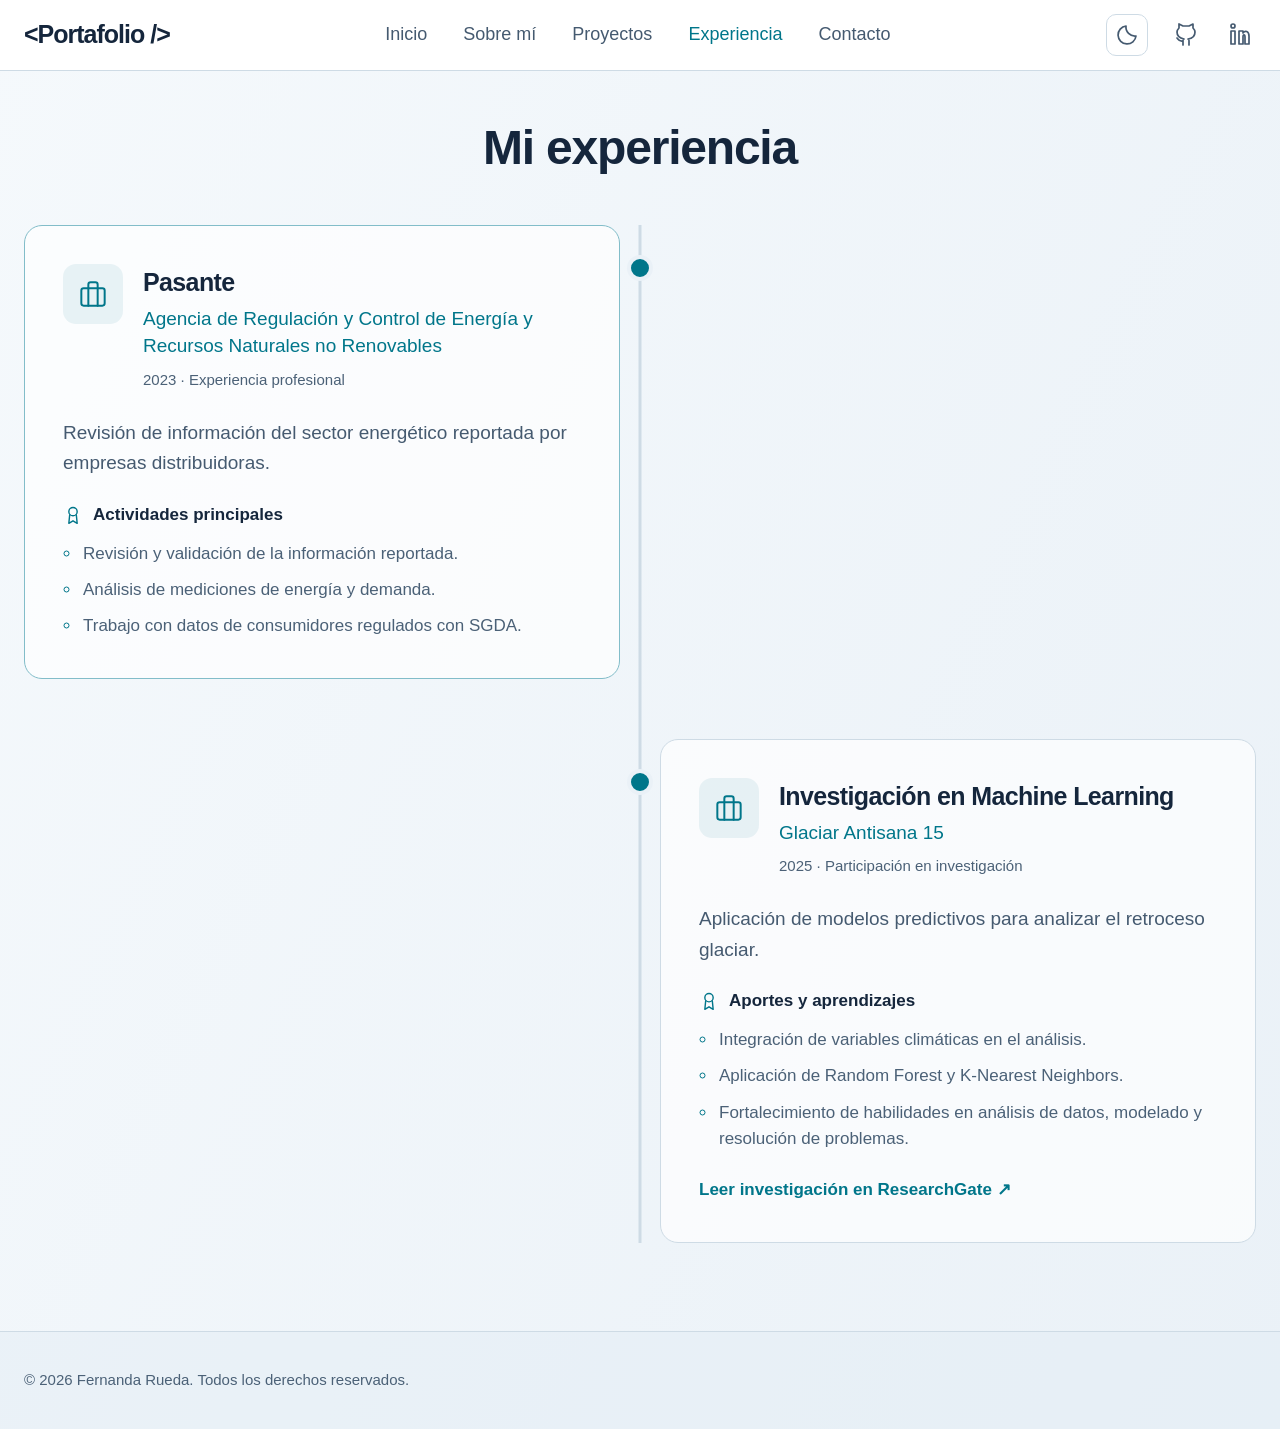
==== commit 7d98a75a: "Actualizar portafolio personal" ====
--- a/2_experienciaLaboral.html
+++ b/2_experienciaLaboral.html
@@ -20,7 +20,7 @@
                         <div>
                             <h2 id="pasantia-titulo">Pasante</h2>
                             <p class="experiencia-entidad">Agencia de Regulación y Control de Energía y Recursos Naturales no Renovables</p>
-                            <span class="experiencia-tipo">Experiencia profesional</span>
+                            <span class="experiencia-tipo"><time datetime="2023">2023</time> &middot; Experiencia profesional</span>
                         </div>
                     </div>
                     <p class="experiencia-resumen">Revisión de información del sector energético reportada por empresas distribuidoras.</p>
@@ -39,7 +39,7 @@
                         <div>
                             <h2 id="investigacion-titulo">Investigación en Machine Learning</h2>
                             <p class="experiencia-entidad">Glaciar Antisana 15</p>
-                            <span class="experiencia-tipo">Participación en investigación</span>
+                            <span class="experiencia-tipo"><time datetime="2025">2025</time> &middot; Participación en investigación</span>
                         </div>
                     </div>
                     <p class="experiencia-resumen">Aplicación de modelos predictivos para analizar el retroceso glaciar.</p>
--- a/estilos.css
+++ b/estilos.css
@@ -371,3 +371,20 @@
     .contacto-opciones { gap: 18px; }
     .contacto-form-panel h2 { font-size: 26px; }
 }
+
+/* Al expandir una tarjeta, mostrar una sola descripcion completa. */
+.proyecto-cuerpo:has(> .proyecto-detalles[open]) > .proyecto-resumen {
+    display: none;
+}
+.proyecto-detalles[open] > p {
+    display: block;
+    overflow: visible;
+    max-height: none;
+    -webkit-line-clamp: unset;
+    white-space: normal;
+    overflow-wrap: anywhere;
+}
+.proyecto-detalles .detalle-cerrar { display: none; }
+.proyecto-detalles[open] .detalle-abrir { display: none; }
+.proyecto-detalles[open] .detalle-cerrar { display: inline; }
+.contacto-whatsapp-card .whatsapp-icono { margin-bottom: 22px; }
